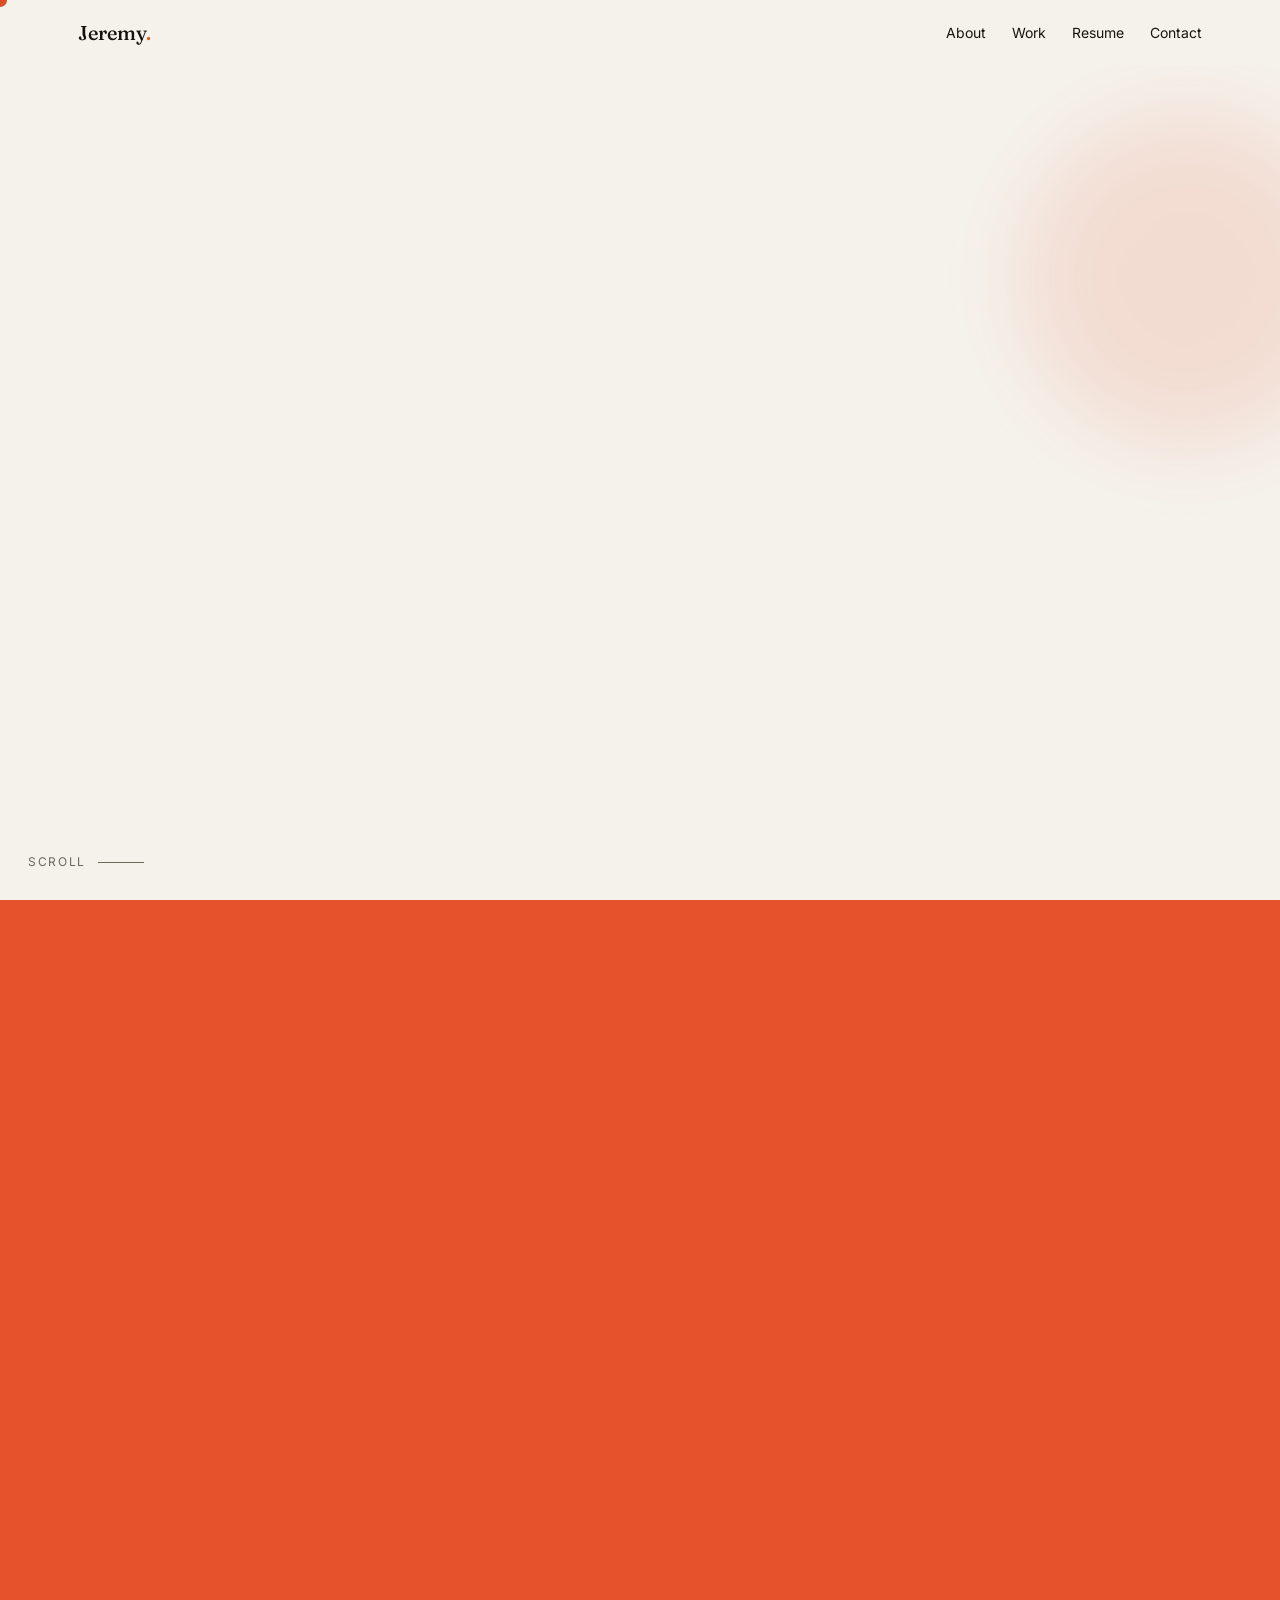
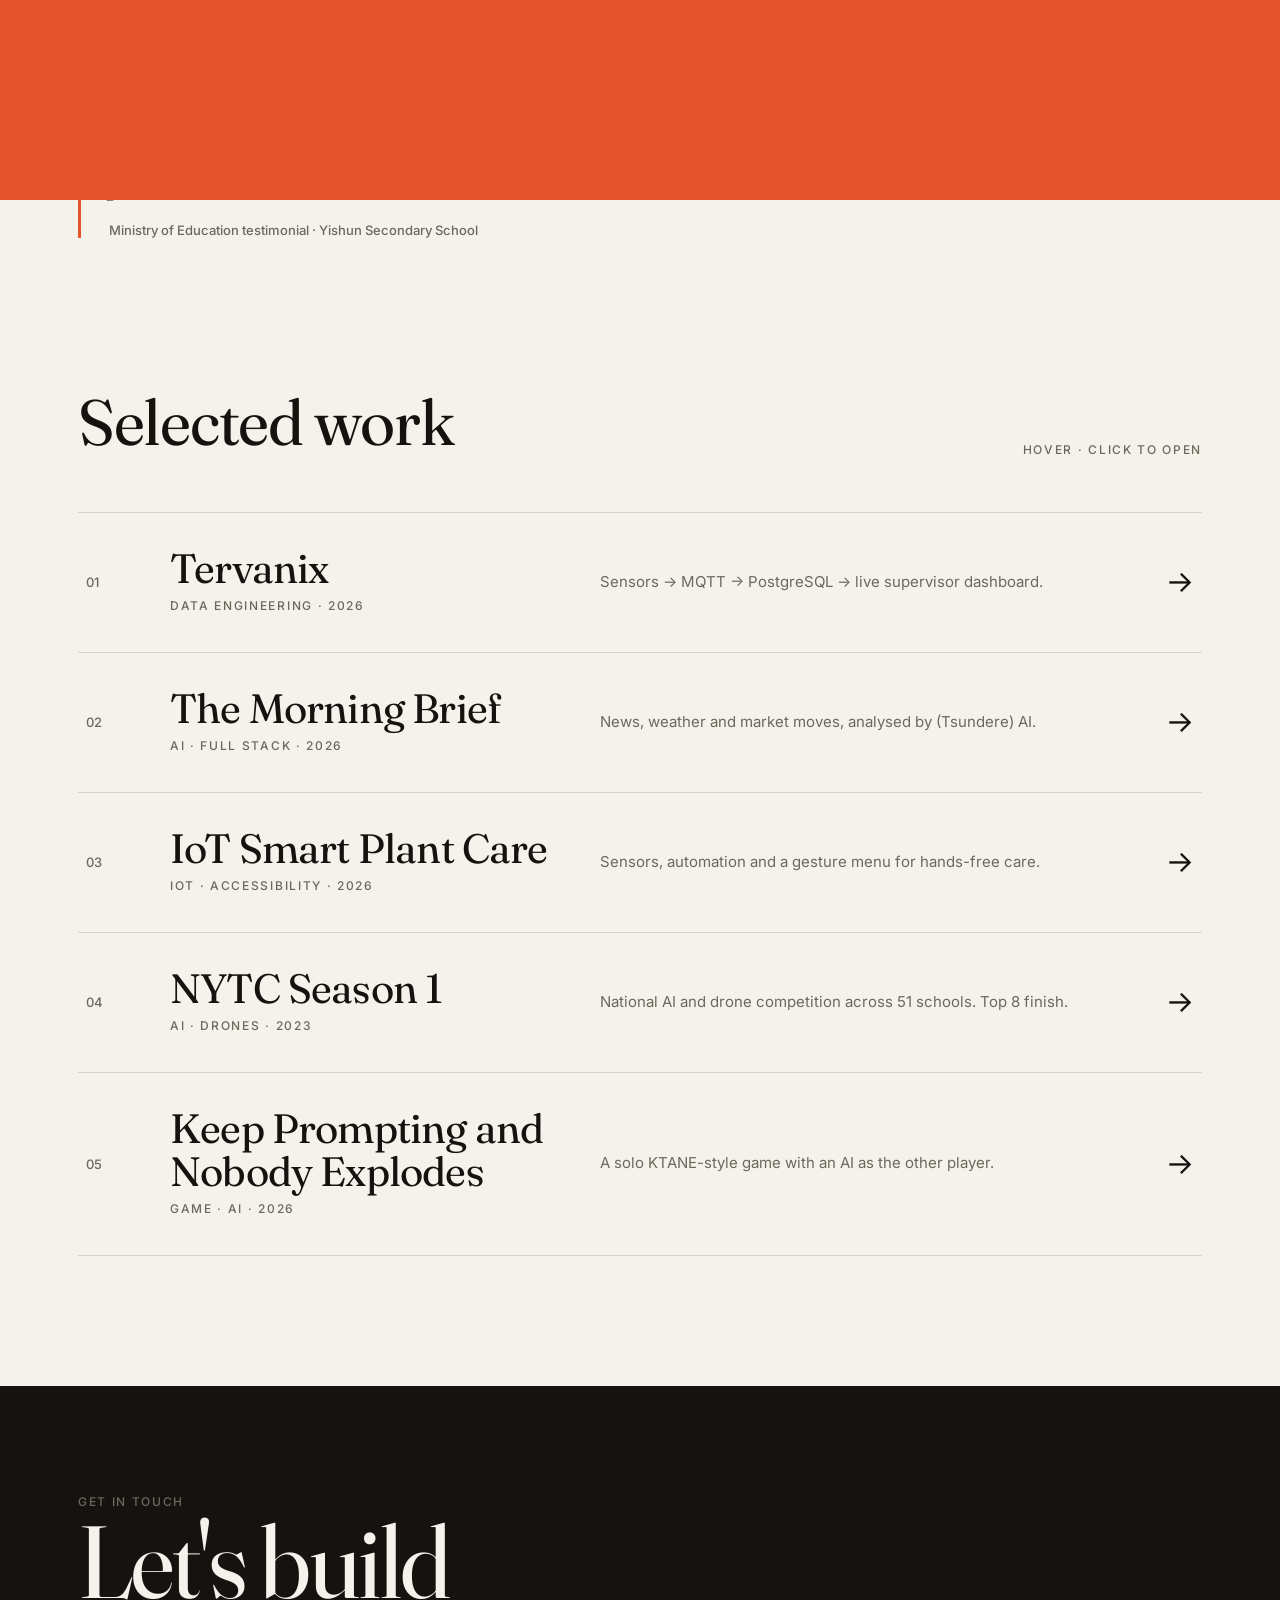
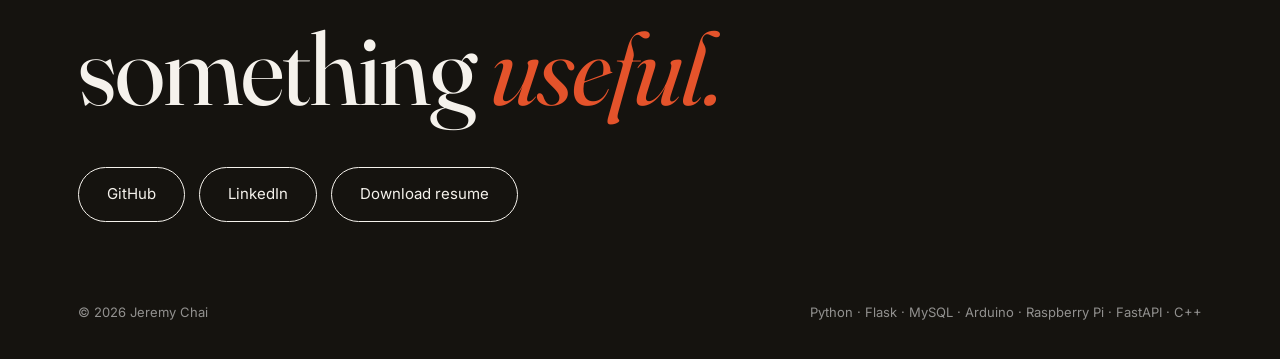
==== project.html @ 7f941098 "Added initial files" ====
<!DOCTYPE html>
<html lang="en">
<head>
<meta charset="utf-8">
<meta name="viewport" content="width=device-width,initial-scale=1">
<title>Project · Jeremy Chai</title>
<link rel="preconnect" href="https://fonts.googleapis.com"><link rel="preconnect" href="https://fonts.gstatic.com" crossorigin>
<link href="https://fonts.googleapis.com/css2?family=Fraunces:ital,opsz,wght@0,9..144,300;0,9..144,400;1,9..144,300;1,9..144,400&family=Inter:wght@400;500&display=swap" rel="stylesheet">
<link rel="stylesheet" href="style.css">
</head>
<body>
<main id="main"></main>
<script src="projects.js"></script>
<script src="app.js"></script>
</body>
</html>
---- style.css ----
:root{--bg:#f5f2ec;--ink:#15130f;--mut:#6d675c;--line:#d9d3c7;--acc:#e4532b;--serif:'Fraunces',Georgia,serif;--sans:'Inter',system-ui,sans-serif;--ease:cubic-bezier(.76,0,.24,1)}
*{box-sizing:border-box;margin:0;padding:0}
html{scroll-behavior:smooth}
body{background:var(--bg);color:var(--ink);font:400 17px/1.65 var(--sans);-webkit-font-smoothing:antialiased;overflow-x:hidden}
a{color:inherit;text-decoration:none}
img,video{max-width:100%;display:block}
ul{list-style:none}
::selection{background:var(--acc);color:#fff}
.wrap{max-width:1180px;margin:0 auto;padding:0 28px}
h1,h2,h3{font-family:var(--serif);font-weight:400;line-height:1.05;letter-spacing:-.02em}
.eyebrow{font:500 12px/1 var(--sans);letter-spacing:.14em;text-transform:uppercase;color:var(--mut)}
.eyebrow b{color:var(--acc);font-weight:500}

/* loader + curtain */
.loader{position:fixed;inset:0;z-index:100;background:var(--ink);color:var(--bg);display:flex;flex-direction:column;justify-content:space-between;padding:32px;transition:transform .9s var(--ease)}
.loader.done{transform:translateY(-100%)}
.loader .top{display:flex;justify-content:space-between}
.loader .big{font:300 clamp(80px,18vw,240px)/.9 var(--serif);letter-spacing:-.04em;font-variant-numeric:tabular-nums}
.loader .bar{height:2px;background:#ffffff22;margin-top:20px}
.loader .bar i{display:block;height:100%;width:0;background:var(--acc)}
.curtain{position:fixed;inset:0;z-index:90;background:var(--acc);transform:translateY(100%);transition:transform .6s var(--ease);pointer-events:none}
.curtain.cover{transform:translateY(0);pointer-events:all}
.curtain.leave{transform:translateY(-100%)}
.prog{position:fixed;top:0;left:0;height:3px;width:0;background:var(--acc);z-index:80}

/* cursor */
.cur{position:fixed;top:0;left:0;width:14px;height:14px;margin:-7px;border-radius:50%;background:var(--acc);z-index:95;pointer-events:none;mix-blend-mode:multiply;transition:width .25s,height .25s,margin .25s}
.cur.big{width:56px;height:56px;margin:-28px}

/* header */
header.nav{position:fixed;top:0;left:0;right:0;z-index:70;padding:18px 0;backdrop-filter:blur(14px);background:#f5f2eccc;border-bottom:1px solid transparent;transition:border-color .3s}
header.nav.sc{border-color:var(--line)}
header.nav .wrap{display:flex;justify-content:space-between;align-items:center}
.logo{font:500 20px var(--serif)}
.logo span{color:var(--acc)}
nav a{margin-left:26px;font-size:14px;position:relative}
nav a:after{content:"";position:absolute;left:0;bottom:-4px;height:1px;width:100%;background:var(--ink);transform:scaleX(0);transform-origin:right;transition:transform .35s var(--ease)}
nav a:hover:after{transform:scaleX(1);transform-origin:left}

/* hero */
.hero{min-height:100vh;display:flex;align-items:center;padding:120px 0 60px;position:relative}
.hero .wrap{display:grid;grid-template-columns:1.5fr 1fr;gap:56px;align-items:center;width:100%}
.hero h1{font-size:clamp(44px,7vw,96px);margin:22px 0 28px}
.hero h1 em{color:var(--acc);font-style:italic}
.w{display:inline-block;overflow:hidden;vertical-align:top;padding-bottom:.12em}
.w>span{display:inline-block;transform:translateY(110%);transition:transform 1s var(--ease)}
.go .w>span{transform:none}
.hero p.lead{max-width:480px;color:var(--mut);font-size:19px}
.fade{opacity:0;transform:translateY(18px);transition:opacity .9s .5s,transform .9s .5s var(--ease)}
.go .fade{opacity:1;transform:none}
.portrait{position:relative;aspect-ratio:4/5;border-radius:200px 200px 16px 16px;overflow:hidden;background:var(--line);transition:transform .2s ease-out;box-shadow:0 30px 60px -30px #0004}
.portrait img{width:100%;height:100%;object-fit:cover}
.blob{position:absolute;right:-6%;top:12%;width:340px;height:340px;border-radius:50%;background:var(--acc);opacity:.13;filter:blur(40px);animation:fl 9s ease-in-out infinite;z-index:-1}
@keyframes fl{50%{transform:translate(-40px,50px) scale(1.15)}}
.scroll{position:absolute;bottom:28px;left:28px;font-size:12px;letter-spacing:.14em;text-transform:uppercase;color:var(--mut)}
.scroll:after{content:"";display:inline-block;width:46px;height:1px;background:var(--mut);margin-left:12px;vertical-align:middle;animation:ln 2s infinite}
@keyframes ln{50%{width:20px}}

/* marquee */
.mq{overflow:hidden;border-block:1px solid var(--line);padding:18px 0;background:var(--ink);color:var(--bg)}
.mq div{display:flex;gap:48px;width:max-content;animation:mq 28s linear infinite;font:italic 300 28px var(--serif);white-space:nowrap}
.mq:hover div{animation-play-state:paused}
@keyframes mq{to{transform:translateX(-50%)}}

/* sections */
section{padding:130px 0}
.rv{opacity:0;transform:translateY(40px);transition:opacity .9s,transform .9s var(--ease)}
.rv.in{opacity:1;transform:none}
.sh{display:flex;justify-content:space-between;align-items:end;margin-bottom:56px;gap:20px}
.sh h2{font-size:clamp(38px,5vw,68px)}
.about{display:grid;grid-template-columns:1fr 1.4fr;gap:60px}
.about p{font-size:20px;margin-bottom:20px}
.chips{display:flex;flex-wrap:wrap;gap:10px;margin-top:28px}
.chips span{border:1px solid var(--line);padding:7px 16px;border-radius:99px;font-size:14px;transition:.3s}
.chips span:hover{background:var(--ink);color:var(--bg);transform:translateY(-3px)}
blockquote{margin-top:70px;padding-left:28px;border-left:3px solid var(--acc);font:italic 300 clamp(22px,2.6vw,32px)/1.4 var(--serif)}
blockquote cite{display:block;margin-top:18px;font:500 13px var(--sans);font-style:normal;color:var(--mut)}

/* project list */
.row{display:grid;grid-template-columns:60px 1.2fr 1.6fr auto;gap:24px;align-items:center;padding:34px 8px;border-top:1px solid var(--line);position:relative;transition:padding .45s var(--ease),background .3s}
.row:last-child{border-bottom:1px solid var(--line)}
.row:hover{padding-left:28px;background:#ece7dc}
.row .n{font:500 13px var(--sans);color:var(--mut)}
.row h3{font-size:clamp(26px,3.2vw,44px)}
.row p{color:var(--mut);font-size:15px}
.row .ar{font-size:30px;transition:transform .4s var(--ease),color .3s}
.row:hover .ar{transform:translate(6px,-6px) rotate(-45deg);color:var(--acc)}
.row .th{display:none}
.pv{position:fixed;top:0;left:0;width:340px;aspect-ratio:4/3;z-index:60;pointer-events:none;border-radius:10px;overflow:hidden;opacity:0;transform:scale(.7);transition:opacity .3s,scale .3s;box-shadow:0 30px 60px -20px #0006}
.pv.on{opacity:1}
.pv img{width:100%;height:100%;object-fit:cover}

/* footer */
footer{background:var(--ink);color:var(--bg);padding:110px 0 36px}
footer h2{font-size:clamp(44px,8vw,120px);margin-bottom:44px}
footer h2 em{color:var(--acc)}
.links{display:flex;flex-wrap:wrap;gap:14px}
.btn{display:inline-block;padding:14px 28px;border:1px solid currentColor;border-radius:99px;font-size:15px;transition:background .3s,color .3s,transform .2s}
.btn:hover{background:var(--bg);color:var(--ink)}
.btn.dk:hover{background:var(--ink);color:var(--bg)}
.fine{margin-top:80px;display:flex;justify-content:space-between;font-size:13px;color:#ffffff88}

/* project page */
.ph{padding:150px 0 50px}
.ph h1{font-size:clamp(44px,7.5vw,108px);margin:20px 0 22px;max-width:15ch}
.ph .sub{font-size:22px;color:var(--mut);max-width:640px}
.meta{display:grid;grid-template-columns:repeat(auto-fit,minmax(200px,1fr));gap:30px;padding:34px 0;margin:46px 0;border-block:1px solid var(--line)}
.meta dt{font:500 12px var(--sans);letter-spacing:.14em;text-transform:uppercase;color:var(--mut);margin-bottom:6px}
.meta dd{font-size:15px;line-height:1.5}
.hero-img{border-radius:14px;overflow:hidden;aspect-ratio:16/9;background:var(--line)}
.hero-img img{width:100%;height:100%;object-fit:cover}
.body{display:grid;grid-template-columns:200px 1fr;gap:40px 70px;padding:90px 0 20px}
.body h2{font-size:26px;position:sticky;top:100px;align-self:start}
.body .t p{margin-bottom:16px;max-width:680px}
.body .t li{padding:6px 0 6px 22px;position:relative;max-width:680px}
.body .t li:before{content:"";position:absolute;left:0;top:17px;width:8px;height:1px;background:var(--acc);box-shadow:0 0 0 1px var(--acc)}
.gal{display:grid;grid-template-columns:repeat(auto-fill,minmax(300px,1fr));gap:18px;margin-top:30px}
.gal figure{cursor:zoom-in;overflow:hidden;border-radius:10px;background:var(--line)}
.gal img{width:100%;aspect-ratio:16/10;object-fit:cover;transition:transform .7s var(--ease)}
.gal figure:hover img{transform:scale(1.06)}
.gal figcaption{padding:10px 14px;font-size:13px;color:var(--mut);background:var(--bg)}
.vids{display:grid;gap:26px;margin-top:30px}
.vids iframe,.vids video{width:100%;aspect-ratio:16/9;border:0;border-radius:12px;background:#000}
.vids p{font-size:14px;color:var(--mut);margin-top:8px}
.next{display:block;padding:110px 0;border-top:1px solid var(--line);margin-top:90px}
.next h2{font-size:clamp(40px,7vw,100px);transition:transform .5s var(--ease),color .3s}
.next:hover h2{transform:translateX(24px);color:var(--acc)}
.lb{position:fixed;inset:0;z-index:98;background:#15130fee;display:none;align-items:center;justify-content:center;flex-direction:column;padding:30px;cursor:zoom-out}
.lb.on{display:flex}
.lb img{max-height:80vh;border-radius:8px;animation:zi .4s var(--ease)}
.lb p{color:#fff;margin-top:14px;font-size:14px}
@keyframes zi{from{opacity:0;transform:scale(.92)}}

@media(max-width:820px){
.hero .wrap,.about,.body{grid-template-columns:1fr}
.portrait{max-width:300px}
.row{grid-template-columns:1fr auto;gap:10px}.row .n,.row p{display:none}
.row .th{display:block;grid-column:1/-1;border-radius:8px;aspect-ratio:16/9;object-fit:cover;width:100%}
.body h2{position:static}nav a{margin-left:16px}.sh{display:block}
}
@media(hover:none){.cur,.pv{display:none}}
@media(prefers-reduced-motion:reduce){*{animation:none!important;transition-duration:.01s!important}.w>span{transform:none}.fade,.rv{opacity:1;transform:none}}
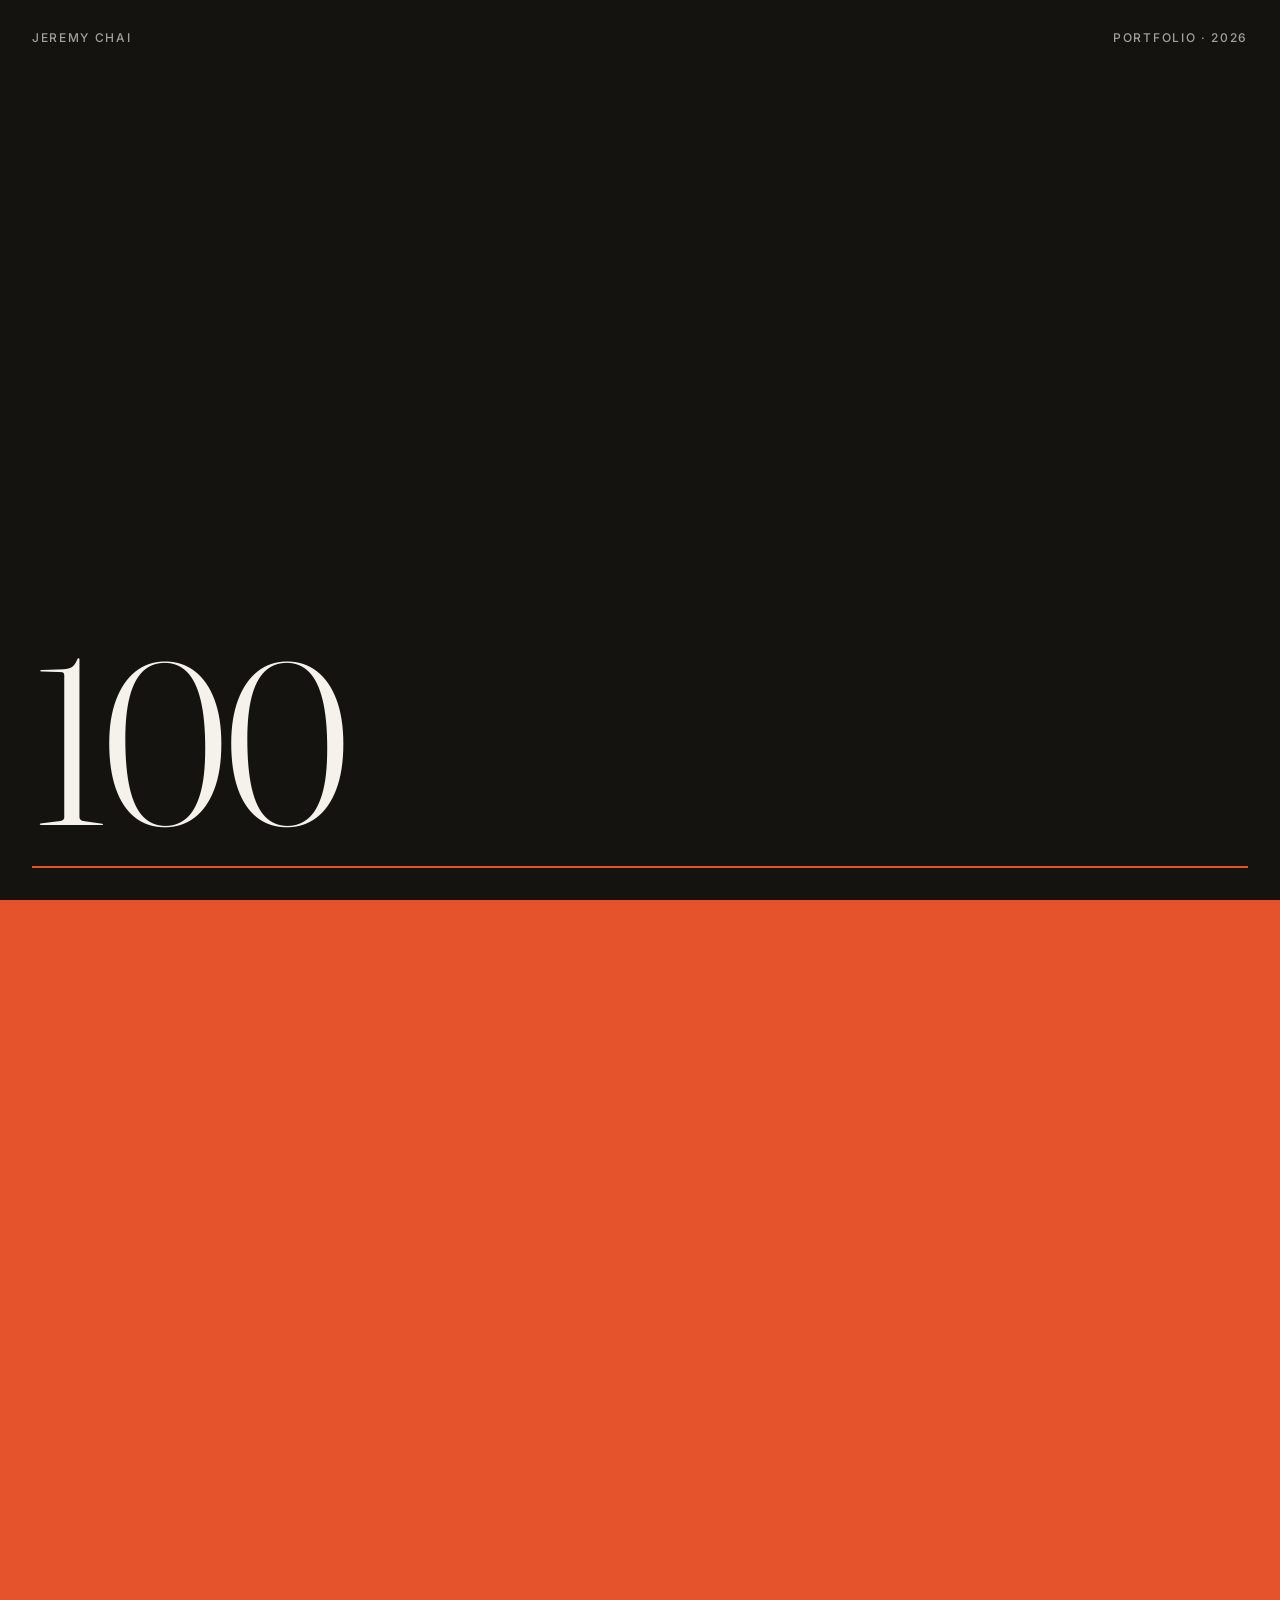
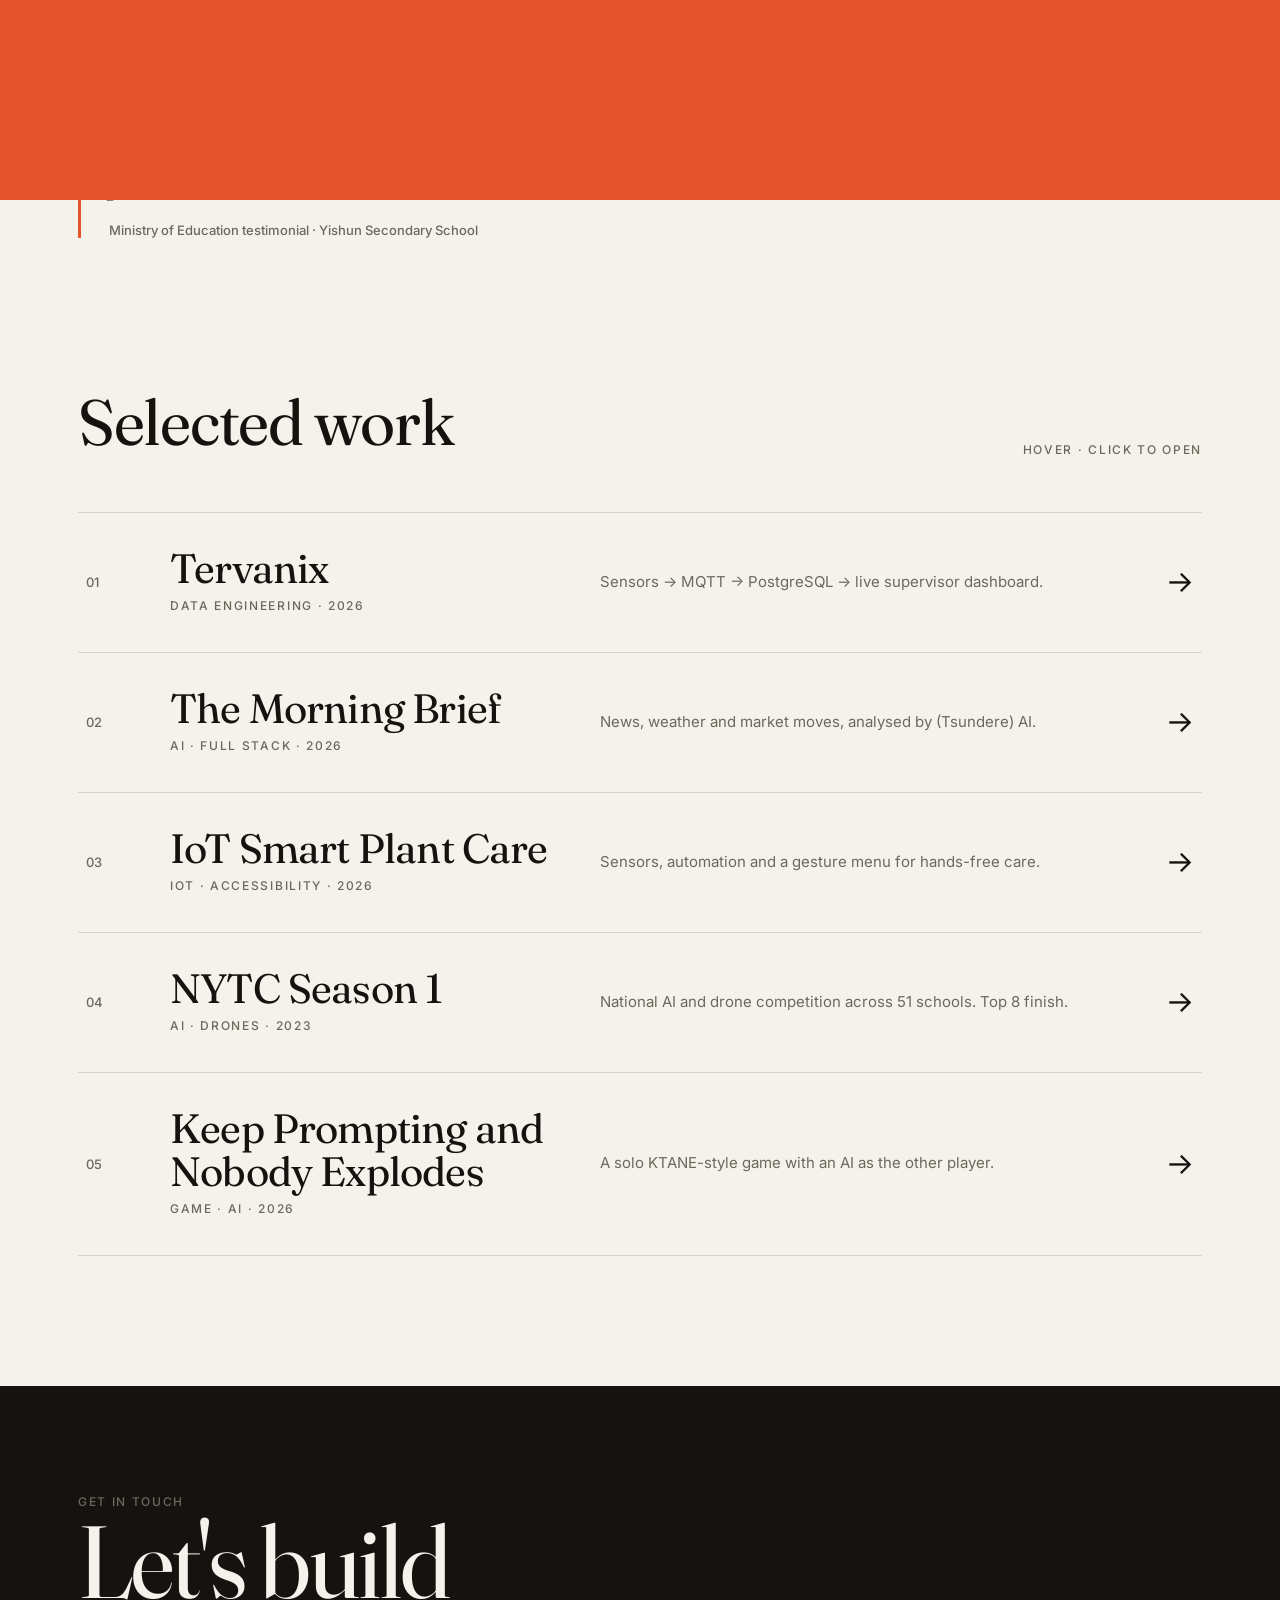
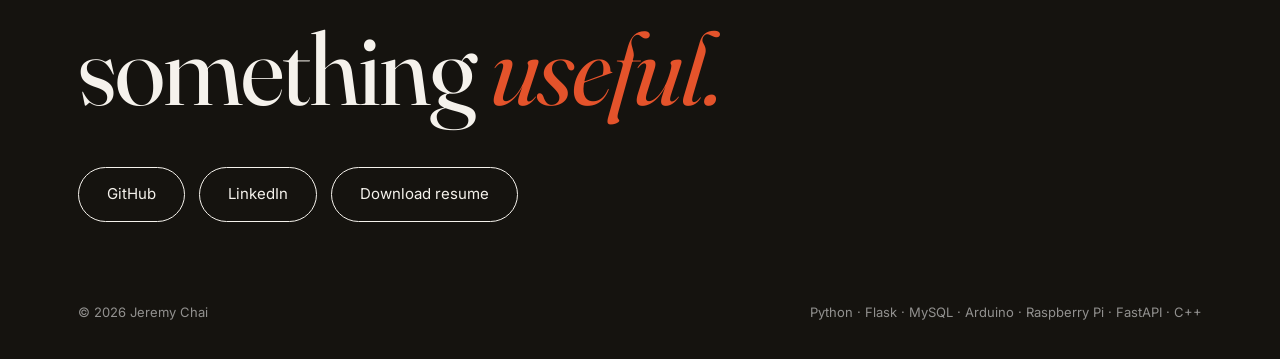
==== commit c1cddf26: "visual fixes" ====
--- a/project.html
+++ b/project.html
@@ -3,6 +3,7 @@
 <head>
 <meta charset="utf-8">
 <meta name="viewport" content="width=device-width,initial-scale=1">
+<script>try{document.documentElement.classList.add(sessionStorage.seen?"rt":"first")}catch(e){}</script>
 <title>Project · Jeremy Chai</title>
 <link rel="preconnect" href="https://fonts.googleapis.com"><link rel="preconnect" href="https://fonts.gstatic.com" crossorigin>
 <link href="https://fonts.googleapis.com/css2?family=Fraunces:ital,opsz,wght@0,9..144,300;0,9..144,400;1,9..144,300;1,9..144,400&family=Inter:wght@400;500&display=swap" rel="stylesheet">
--- a/style.css
+++ b/style.css
@@ -18,9 +18,14 @@
 .loader .big{font:300 clamp(80px,18vw,240px)/.9 var(--serif);letter-spacing:-.04em;font-variant-numeric:tabular-nums}
 .loader .bar{height:2px;background:#ffffff22;margin-top:20px}
 .loader .bar i{display:block;height:100%;width:0;background:var(--acc)}
+.loader{display:none}
+.first .loader{display:flex}
+
 .curtain{position:fixed;inset:0;z-index:90;background:var(--acc);transform:translateY(100%);transition:transform .6s var(--ease);pointer-events:none}
 .curtain.cover{transform:translateY(0);pointer-events:all}
 .curtain.leave{transform:translateY(-100%)}
+/* returning visitors: curtain is already covering the page on first paint */
+.rt .curtain:not(.leave){transform:none;transition:none}
 .prog{position:fixed;top:0;left:0;height:3px;width:0;background:var(--acc);z-index:80}
 
 /* cursor */
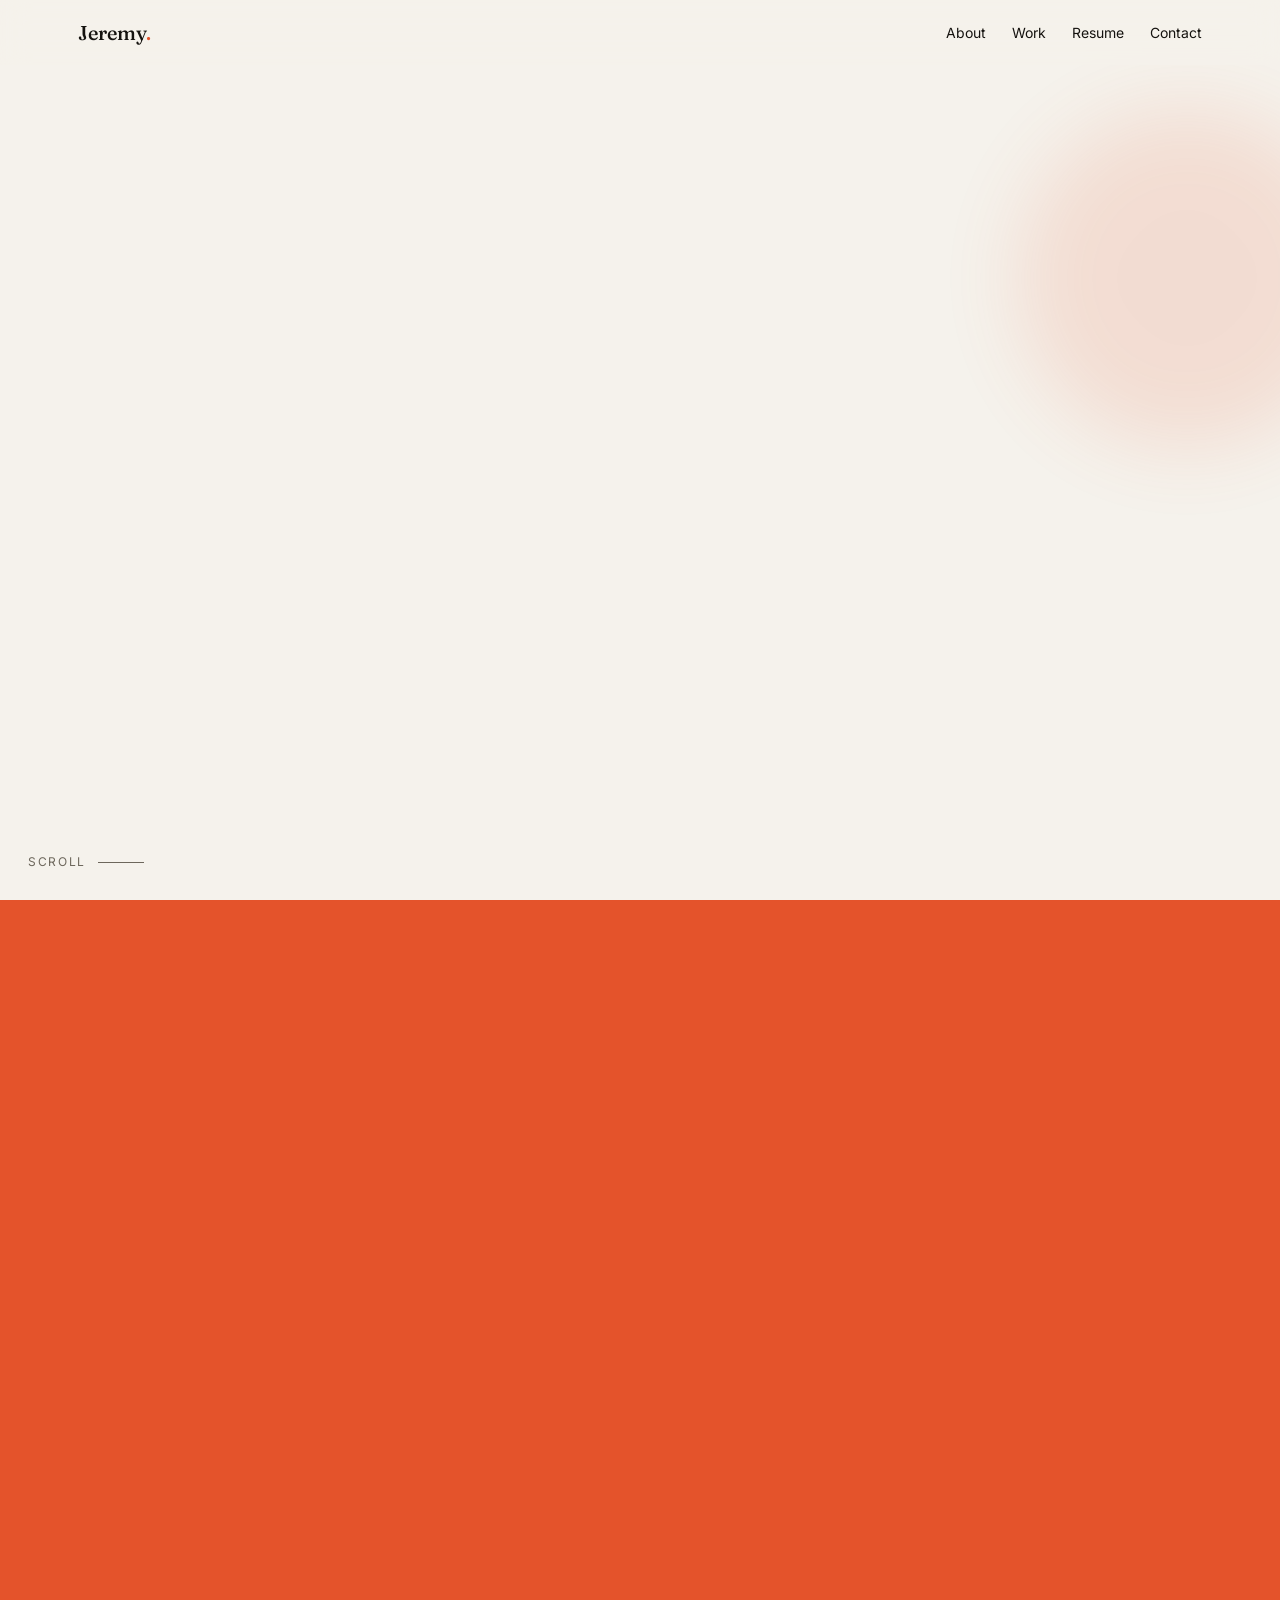
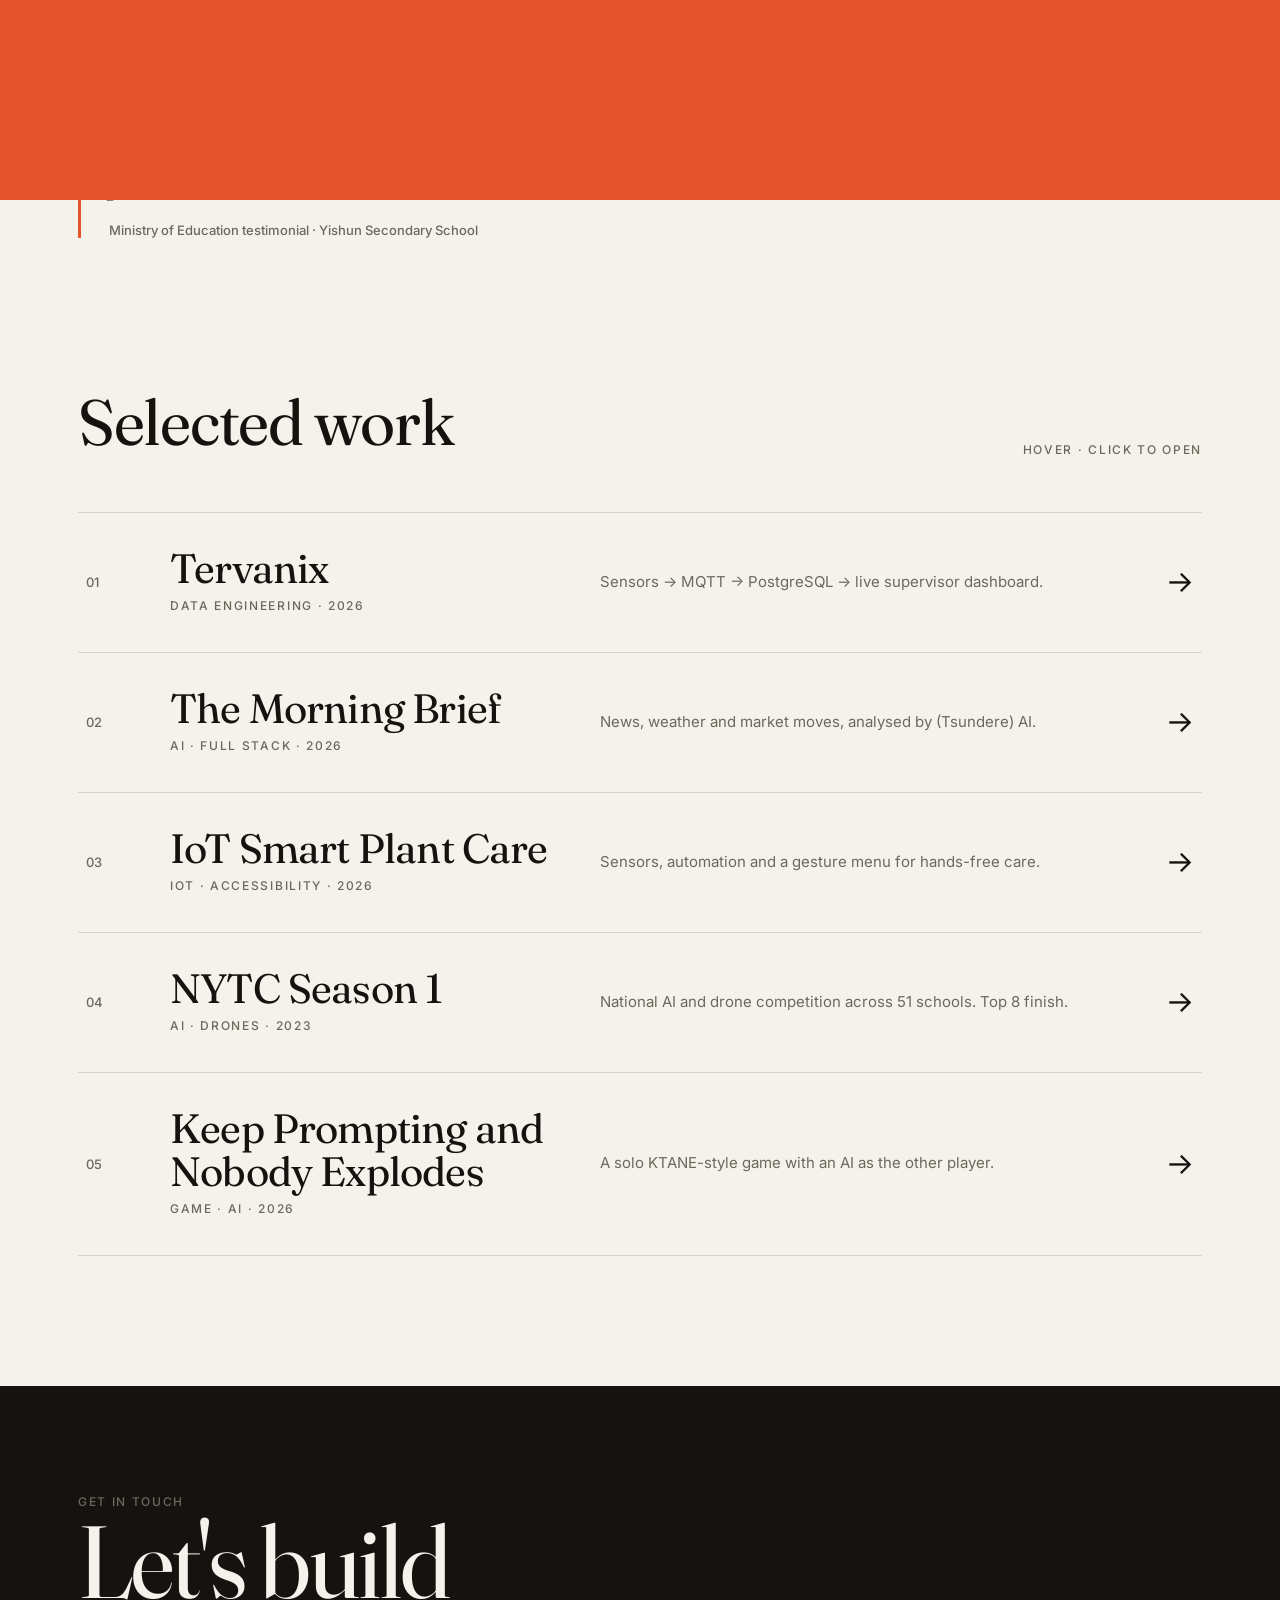
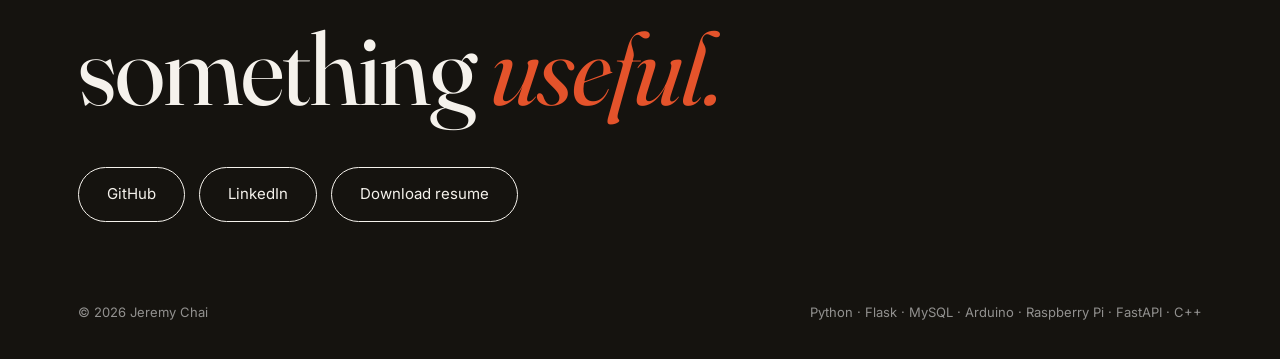
==== commit 1632f29d: "Reapply "visual fixes" This reverts commit 59d529b465eb6fcb663bbd575ddd25ed69f17a2c." ====
(no text change in the page or its own stylesheets)
